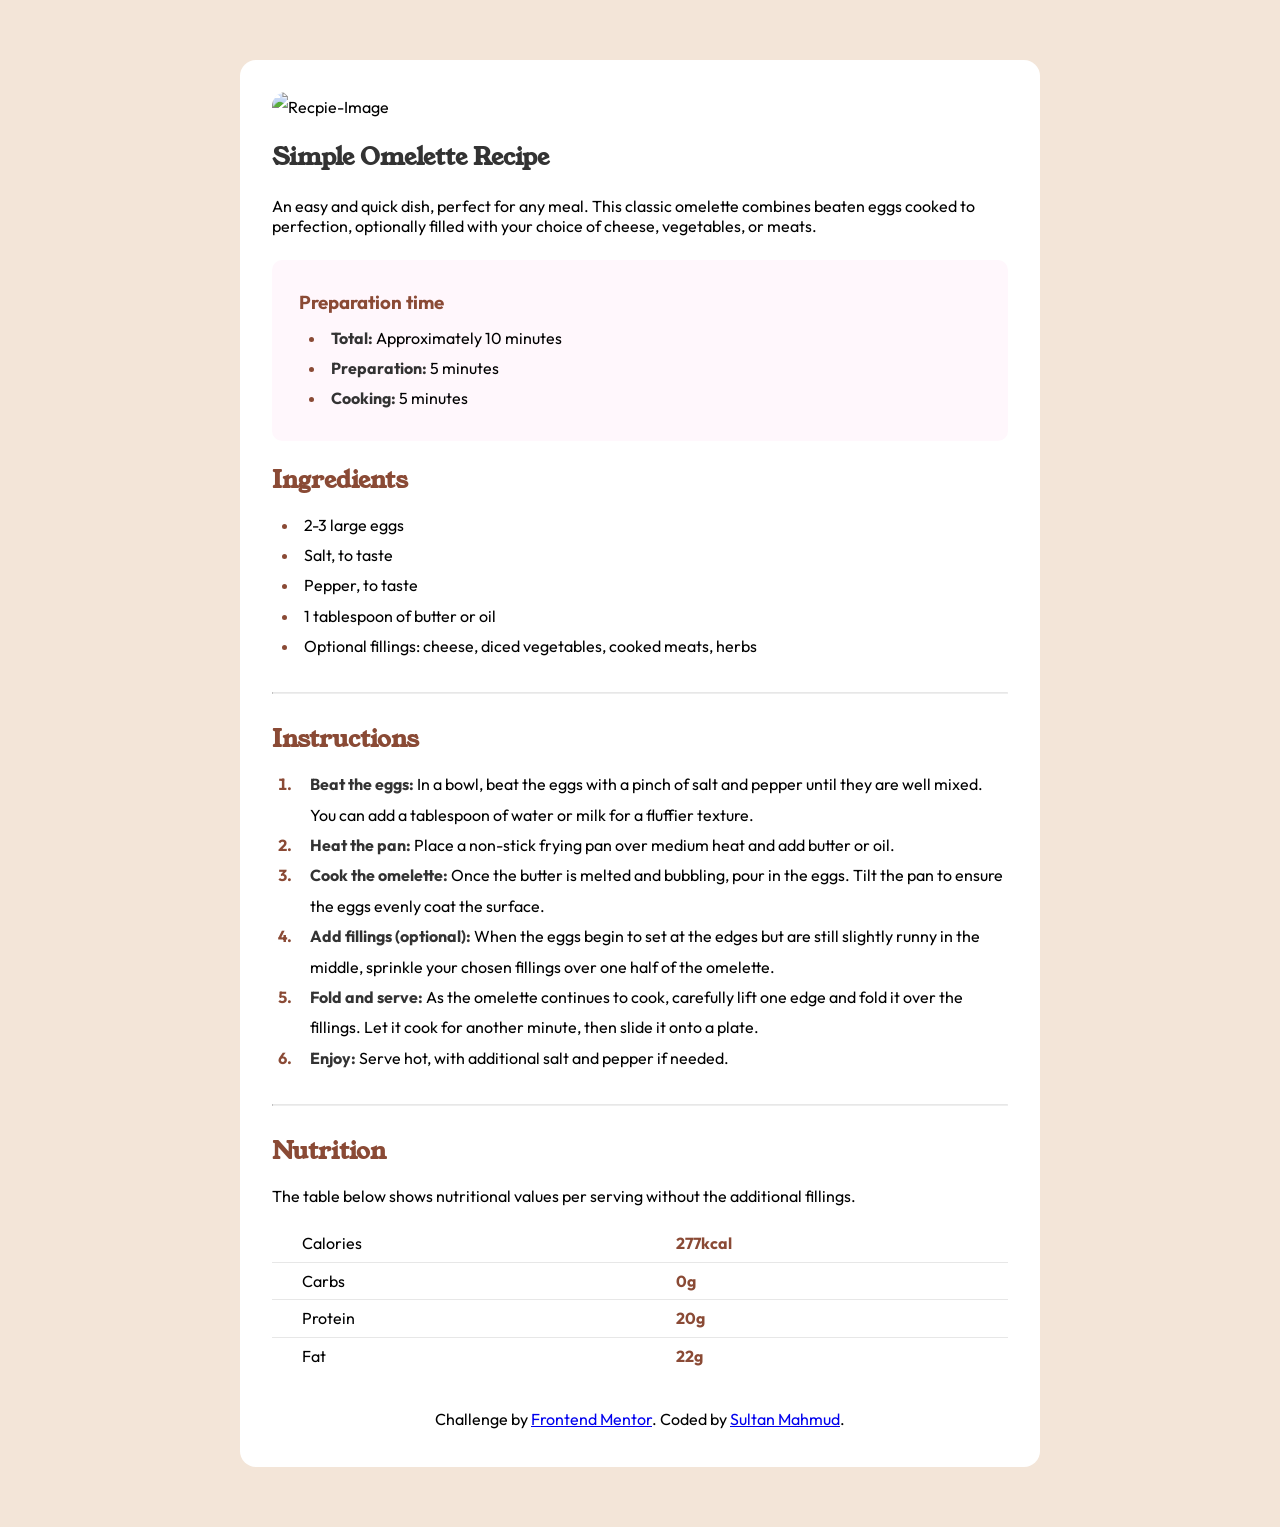
==== src/index.html @ 1f400610 "readme and others files added" ====
<!DOCTYPE html>
<html lang="en">
<head>

  <!-- Meta Tags -->
  <meta charset="UTF-8">
  <meta name="viewport" content="width=device-width, initial-scale=1.0"> 
  <meta http-equiv="X-UA-Compatible" content="ie=edge">
  <meta name="keywords" content="Omlate, Recepie">
  <meta name="description" content="This is an Omlate Recipe Page">
  <meta name="Author" content="Sultan Mahmud">

  <!-- Title -->
  <title>Frontend Mentor | Recipe page</title>
  
  <!-- Favicon icon -->
  <link rel="icon" type="image/png" sizes="32x32" href="./assets/images/favicon-32x32.png">
  
  <!-- Style.css -->
  <link rel="stylesheet" href="style.css">

  <!-- Resposive CSS -->
   <link rel="stylesheet" href="responsive.css">

  <!-- Google Fonts Young Serif -->
  <link rel="preconnect" href="https://fonts.googleapis.com">
  <link rel="preconnect" href="https://fonts.gstatic.com" crossorigin>
  <link href="https://fonts.googleapis.com/css2?family=Young+Serif&display=swap" rel="stylesheet">

  <!-- Google Fonts Outfit -->
  <link rel="preconnect" href="https://fonts.googleapis.com">
  <link rel="preconnect" href="https://fonts.gstatic.com" crossorigin>
  <link href="https://fonts.googleapis.com/css2?family=Outfit:wght@100..900&family=Young+Serif&display=swap" rel="stylesheet">

</head>
<body>

<main>

<!-- Omlate Recepie Image Starts -->
 <section id="omlate-receipe-image">
  <img src="assets/images/image-omelette.jpeg" alt="Recpie-Image">
 </section>
<!-- Omlate Recepie Image Ends -->

<div class="for-mobile-responsive">
  <!-- Omlate Recipe Header Content Starts -->
<section id="Omlate-recipe-header">
  <div class="omlate-recipe">
    <h1 class="omlate-recipe__title">Simple Omelette Recipe</h1>
    <p class="omlate-recipe__description">
      An easy and quick dish, perfect for any meal. This classic omelette combines beaten eggs cooked 
      to perfection, optionally filled with your choice of cheese, vegetables, or meats.</p>
  </div>
</section>
<!-- Omlate Recipe Header Content Starts -->

<!-- Preparation Time Starts -->
  <section id="preparation-time">
    <div class="preparation-time">
      <h3 class="preparation-time__title">Preparation time</h3>
      <ul class="preparation-time__list">
        <li class="preparation-time__item"><strong>Total:</strong> Approximately 10 minutes</li>
        <li class="preparation-time__item"><strong>Preparation:</strong> 5 minutes</li>
        <li class="preparation-time__item"><strong>Cooking:</strong> 5 minutes</li>
      </ul>
    </div>
  </section>
<!-- Preparation Time Ends -->

<!-- Ingredients Starts -->
<section id="ingredients">
  <div class="ingredients">
    <h2 class="ingredients__title">Ingredients</h2>
    <ul class="ingredients__list">
      <li class="ingredients__item">2-3 large eggs</li>
      <li class="ingredients__item">Salt, to taste</li>
      <li class="ingredients__item">Pepper, to taste</li>
      <li class="ingredients__item"> 1 tablespoon of butter or oil</li>
      <li class="ingredients__item">Optional fillings: cheese, diced vegetables, cooked meats, herbs</li>
    </ul>
  </div>
</section>
<!-- Ingredients Ends -->
 <br>
<hr class="hr">
<br>
<!-- Instructions Starts -->
 <section id="instructions">
  <div class="instructions">
    <h2 class="instructions__title">Instructions</h2>
    <ol class="instructions__list">
      <li class="instructions__item"><strong>Beat the eggs:</strong> In a bowl, beat the eggs with a pinch of salt and pepper until they are well mixed. 
        You can add a tablespoon of water or milk for a fluffier texture.</li>
      <li class="instructions__item"><strong>Heat the pan:</strong> Place a non-stick frying pan over medium heat and add butter or oil.</li>
      <li class="instructions__item"><strong>Cook the omelette:</strong> Once the butter is melted and bubbling, pour in the eggs. Tilt the pan to ensure 
        the eggs evenly coat the surface.</li>
      <li class="instructions__item"> <strong>Add fillings (optional):</strong> When the eggs begin to set at the edges but are still slightly runny in the 
        middle, sprinkle your chosen fillings over one half of the omelette.</li>
      <li class="instructions__item"><strong>Fold and serve:</strong> As the omelette continues to cook, carefully lift one edge and fold it over the 
        fillings. Let it cook for another minute, then slide it onto a plate.</li>
      <li class="instructions__item"><strong>Enjoy:</strong> Serve hot, with additional salt and pepper if needed.</li>
    </ol>
  </div>
 </section>
<!-- Instructions Ends -->
<br>
<hr class="hr">
<br>
<!-- Nutrition Starts -->
 <section id="nutrition">
  <div class="nutrition">
    <h2 class="nutrition__title">Nutrition</h2>
    <p class="nutrition__description">The table below shows nutritional values per serving without the additional fillings.</p>
    <table class="nutrition__table">
      <tr>
        <td>Calories</td>
        <td><strong>277kcal</strong></td>
      </tr>

      <tr>
        <td>Carbs</td>
        <td><strong>0g</strong></td>
      </tr>

      <tr>
        <td>Protein</td>
        <td><strong>20g</strong></td>
      </tr>

      <tr>
        <td class="nutrition-border__bottom">Fat</td>
        <td class="nutrition-border__bottom"><strong>22g</strong></td>
      </tr>
    </table>
  </div>
 </section>
<!-- Nutrition Ends -->
<br>
<!-- attribution Starts -->
<div class="attribution">
  Challenge by <a href="https://www.frontendmentor.io?ref=challenge" target="_blank">Frontend Mentor</a>. 
  Coded by <a href="https://github.com/developer-sultan">Sultan Mahmud</a>.
  <!-- attribution Ends -->
</div>
</div>
</main>



</body>
</html>
---- src/style.css ----
/* Common and reset css starts */
:root{
    --primary-color: #343434;
    --secondary-color: #8a4a35;
    --nutral-color: #f3e5d8;
}
*{
    margin: 0;
    padding: 0;
    box-sizing: border-box;
}
body{
    font-family: "Outfit", serif;
    font-weight: 400;
    background-color: var(--nutral-color);
    font-size: 16px;
    line-height: 1.9rem;
}

img{
    width: 100%;
    height: 100%;
}
h1, h2, h3, h4, h5, h6{
    color: var(--secondary-color);
    font-family: "Young Serif", serif;;;
}
::marker{
    color: var(--secondary-color);
    font-weight: bold;
}
strong{
    color: #333;
}
.hr{
    /* color: #e7e7e7; */
    color:red;
    border-top: 1px solid #e7e7e7;
}
/* Common and reset css Ends */


/* Main Starts */

main{
    max-width: 800px;
    margin: 0 auto;
    margin-top: 60px;
    margin-bottom: 60px;
    background-color: #fff;
    padding: 2rem;
    border-radius: 16px;
}

/* Main Ends */

/* omlate-receipe-image Starts */
#omlate-receipe-image > img{
    border-radius: 0.9rem;
    margin-bottom: 1.2rem;
}
/* omlate-receipe-image Ends*/

/* Omlate recipe header Starts */
.omlate-recipe__title{
    color: #333;
}
.omlate-recipe__description{
    margin-top: 1.5rem;
    margin-bottom: 1.5rem;
    line-height: normal;
}   
/* Omlate recipe header Ends */

/* Preparation Time Starts */
.preparation-time__title{
    font-family: "Outfit", serif;
    padding-bottom: 5px;
}
.preparation-time{
    background-color: #fff7fc;
    padding: 1.7rem;
    margin-bottom: 1.5rem;
    border-radius: 10px;
}
.preparation-time__list{
    padding-left: 10px;
    list-style-position:inside;
}

/* Preparation Time Ends */

/* Ingredients Starts */
.ingredients__title{
    margin-bottom: 0.9rem;
}
.ingredients__list{
    list-style-position: inside;
    padding-left: 10px;
}
/* Ingredients Ends */

/* Instructions Starts */
.instructions__title{
    margin-bottom: 0.9rem;
}
.instructions__list{
    padding-left: 23px;
}
.instructions__item {
    padding-left: 15px;
}
/* Instructions Ends */


/* Nutrition Starts */
.nutrition__description{
    margin-top: 0.9rem;
    margin-bottom: 0.9rem;
}
.nutrition__table{
    width: 100%;
    border-collapse: collapse;
    border-spacing: 0;
}
.nutrition__table tr {
    margin-left: 10px;
}
.nutrition__table tr td {
    border-bottom: 1px solid #e7e7e7;
    padding: 3px 30px;
}
.nutrition-border__bottom{
    border-bottom: none !important;
}
.nutrition__table tr td strong{
    color: var(--secondary-color);
}
/* Nutrition Ends */

/* Atrribution Starts */
.attribution{
    text-align: center;
}
/* Atrribution Ends */
---- src/responsive.css ----
@media only screen and (max-width: 420px){
    /* main Starts */
    body{
        background-color: #fff;
    }
    main{
        padding: 0;
        margin: 0;
    }
    /* main Ends */

    .for-mobile-responsive{
        padding: 1.5rem;
    }

    /* omlate-receipe-image Starts */
    #omlate-receipe-image > img{
        border-radius: 0;
        margin: 0;
    }
    /* omlate-receipe-image Ends */


    /* Omlate recipe header Starts */
    .omlate-recipe__title{
        font-size: 2.1em;
    }
    .omlate-recipe__description{
        margin-bottom: 2rem;
    }
    /* Omlate recipe header Ends */








}
@media only screen and (min-width: 421px) and (max-width: 767px){
    body{
        background-color: #fff;
    }
       /* main Starts */
       main{
        padding: 0;
        margin: 0;
    }
    /* main Ends */

    .for-mobile-responsive{
        padding: 1.5rem;
    }

    /* omlate-receipe-image Starts */
    #omlate-receipe-image > img{
        border-radius: 0;
        margin: 0;
    }
    /* omlate-receipe-image Ends */


    /* Omlate recipe header Starts */
    .omlate-recipe__title{
        font-size: 2.1em;
    }
    .omlate-recipe__description{
        margin-bottom: 2rem;
    }
    /* Omlate recipe header Ends */
}
@media only screen and (min-width: 768px ) and (max-width: 991px){
    body{
        background-color: #fff;
    }
       /* main Starts */
       main{
        padding: 0;
        margin: 0  auto;
    }
    /* main Ends */

    .for-mobile-responsive{
        padding: 1.5rem;
    }

    /* omlate-receipe-image Starts */
    #omlate-receipe-image > img{
        border-radius: 0;
        margin: 0;
    }
    /* omlate-receipe-image Ends */


    /* Omlate recipe header Starts */
    .omlate-recipe__title{
        font-size: 2.1em;
    }
    .omlate-recipe__description{
        margin-bottom: 2rem;
    }
    /* Omlate recipe header Ends */
}
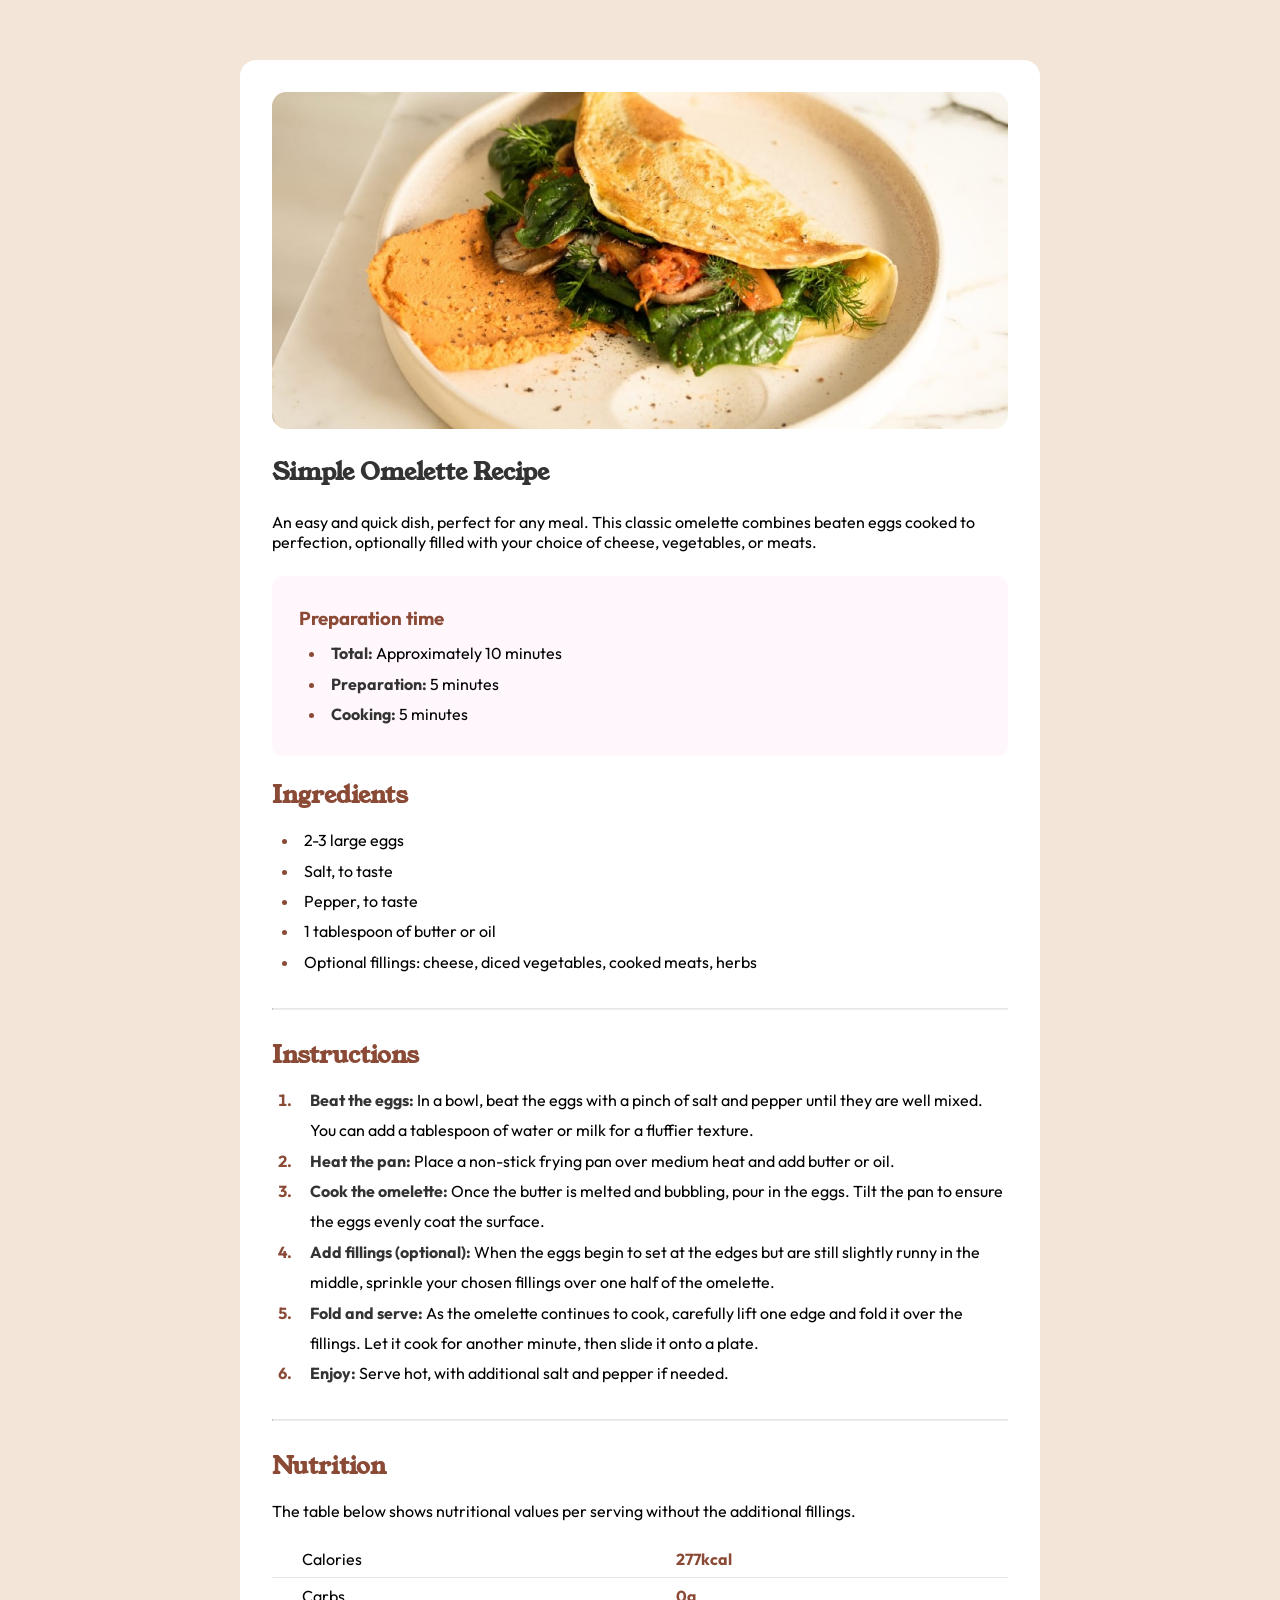
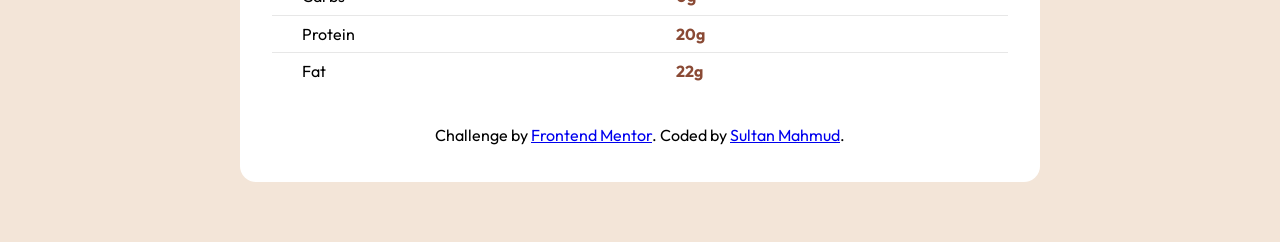
==== commit e0e8c0d2: "added preview photos" ====
--- a/src/index.html
+++ b/src/index.html
@@ -14,7 +14,7 @@
   <title>Frontend Mentor | Recipe page</title>
   
   <!-- Favicon icon -->
-  <link rel="icon" type="image/png" sizes="32x32" href="./assets/images/favicon-32x32.png">
+  <link rel="icon" type="image/png" sizes="32x32" href="/assets/images/favicon-32x32.png">
   
   <!-- Style.css -->
   <link rel="stylesheet" href="style.css">
@@ -39,7 +39,7 @@
 
 <!-- Omlate Recepie Image Starts -->
  <section id="omlate-receipe-image">
-  <img src="assets/images/image-omelette.jpeg" alt="Recpie-Image">
+  <img src="/assets/images/image-omelette.jpeg" alt="Recpie-Image">
  </section>
 <!-- Omlate Recepie Image Ends -->
 
